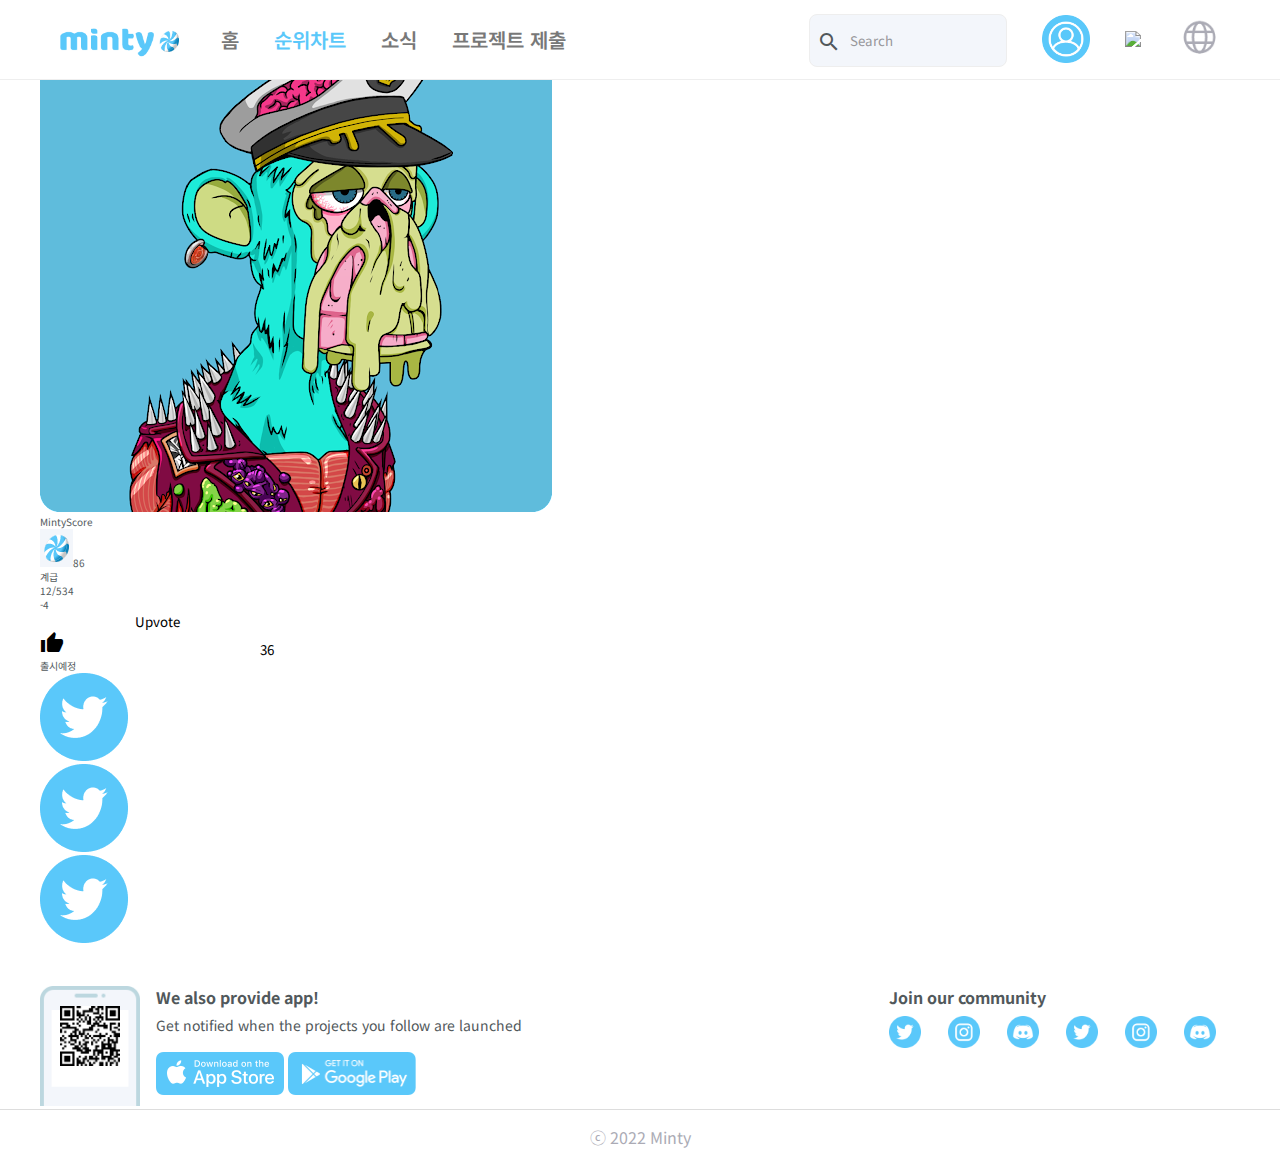
==== detail.html @ 143ecc89 "0616" ====
<!DOCTYPE html>
<html lang="ko">

<head>
    <meta charset="utf-8">
    <meta name="Referrer" content="origin">
    <meta name="referrer" contents="always">
    <meta name="viewport"
        content="width=device-width,initial-scale=1.0,minimum-scale=1.0,maximum-scale=1.0,user-scalable=no">
    <meta name="robots" content="index,nofollow">
    <title>Minty</title>
    <link rel="stylesheet" type="text/css" href="./css/default.css">
    <link rel="stylesheet" type="text/css" href="./css/layout.css">
    <link rel="stylesheet" type="text/css" href="./css/style.css">
    <link rel="stylesheet" type="text/css" href="./css/media.css">

    <!--Google font : Noto Sans KR -->
    <link rel="preconnect" href="https://fonts.googleapis.com">
    <link rel="preconnect" href="https://fonts.gstatic.com" crossorigin>
    <link href="https://fonts.googleapis.com/css2?family=Noto+Sans+KR:wght@400;500;700;900&display=swap"
        rel="stylesheet">


    <!--Google Material Icons-->
    <link href="https://fonts.googleapis.com/css?family=Material+Icons|Material+Icons+Outlined" rel="stylesheet">
    <link rel="stylesheet" href="https://fonts.googleapis.com/css2?family=Material+Symbols+Rounded" />

</head>

<body>


    <div id="m-open-menu">
        <div class="menu-container">
            <div class="btn-area">
                <button type="button" class="close-btn">
                    <span class="material-icons">
                        close
                    </span>
                </button>

            </div>
            <div class="menu-list">
                <ul>
                    <li>
                        <a href="javascript:void(0)">홈</a>

                    </li>
                    <li class="active">
                        <a href="javascript:void(0)">순위차트</a>

                    </li>
                    <li>
                        <a href="javascript:void(0)">소식</a>

                    </li>
                    <li>
                        <a href="javascript:void(0)">프로젝트 제출</a>

                    </li>
                </ul>
            </div> <!-- end menu-list -->

            <div class="setting-area ">
                <a href="javascript:void(0)"><img src="./images/setting.png" width="40px"> Setting</a>
            </div> <!-- end cs-area -->
        </div> <!-- end menu-container -->
    </div><!-- end m-open-menu-->

    <section id="m-header">
        <a href="./index.html" class="logo"><img src="./images/logo.png" width="100px"></a>
        <ul>
            <li>
                <a href="javascript:void(0);" class="search-icon"><span class="material-icons">search</span></a>
            </li>
            <li>
                <a href="javascript:void(0);"><span class="material-icons menu-open ">
                        menu
                    </span></a>
            </li>
        </ul>
        <div class="search-area">
            <div class="inp-box">
                <span class="material-icons">search</span>
                <input type="text" placeholder="Search">
            </div>
        </div>
    </section>

    <header id="main-header">
        <div class="main-mu-wrap">
            <div class="container">
                <div class="mu-wrap">
                    <nav class="left-mu">
                        <ul>
                            <li>
                                <a href="javascript:void(0);" class="logo"><img src="./images/logo.png"
                                        width="130px"></a>
                            </li>
                            <li>
                                <a href="javascript:void(0)">홈</a>

                            </li>
                            <li class="active">
                                <a href="javascript:void(0)">순위차트</a>

                            </li>
                            <li>
                                <a href="javascript:void(0)">소식</a>

                            </li>
                            <li>
                                <a href="javascript:void(0)">프로젝트 제출</a>

                            </li>
                        </ul>
                    </nav>
                    <nav class="right-mu">
                        <ul>
                            <li>
                                <div class="search-box">
                                    <span class="material-icons">search</span>
                                    <input type="text" placeholder="Search">
                                </div>

                            </li>
                            <li>
                                <a href="javascript:void(0)" class="pop-open"><img src="./images/unauth-avatar.png"
                                        width="48px"></a>

                            </li>
                            <li>
                                <a href="javascript:void(0)"><img src="./images/setting.png" width="40px"></a>

                            </li>
                            <li>
                                <a href="javascript:void(0)" class="lang-icon">
                                    <img src="./images/language.PNG" width="48px">
                                    <ul class="lang-list" id="lang-list">
                                        <li>EN</li>
                                        <li>繁中</li>
                                        <li>简中</li>
                                        <li>日本語</li>
                                        <li class="active">한국어</li>
                                    </ul>
                                </a>
                                
                            </li>
                        </ul>
                    </nav>
                    <!--main-mu-->
                </div>
                <!--mu-wrap-->
            </div>
            <!--container-->
            <div class="sub-bg">
            </div>
        </div>
    </header> <!-- end main-header -->




    <div id="detail">
        <div class="container">
            <section class="item-info">
                <div class="info__image">
                    <div class="image--text">
                        <img src="./images/thum1.png">
                    </div>
                    <div class="image--text">
                        <ul>
                            <li class="score-01">
                                <h4>MintyScore</h4>
                                <img src="./images/small_logo_icon.png">86
                            </li>
                            <li class="score-02">
                                <h4>계급</h4>
                                <p class="score-text"><spna>12</spna>/534</p>
                                <p>-4</p>
                            </li>
                        </ul>
                        <button class="upvote-btn">
                            <p>Upvote</p>
                            <p>
                                <span class="material-icons">
                                    thumb_up_off_alt
                                </span>
                                36
                            </p>   
                        </button>
                    </div>
                </div>
                <div class="info__text">
                    <div class="sns-area">
                        <div class="left">출시예정</div>
                        <div class="right">
                            <ul>
                                <li><img src="./images/twitter_icon.png"></li>
                                <li><img src="./images/twitter_icon.png"></li>
                                <li><img src="./images/twitter_icon.png"></li>
                            </ul>
                        </div>
                    </div>
                </div>
            </section>
        </div>
    </div><!-- end detail-->

    <footer>
        <div class="cont">
            <div class="appstore-area">
                <div class="mobile">
                    <img src="./images/mobile (1).png" width="100px">
                    <img src="./images/qrcode.png" class="qrcode" width="60px">
                </div>
                <div class="txt">
                    <h1>We also provide app!</h1>
                    <p>Get notified when the projects you follow are launched</p>
                    <div class="btn-area">
                        <button><img src="./images/app-store.png" width="128px"></button>
                        <button><img src="./images/google-play.png" width="128px"></button>
                    </div>
                </div>
            </div>
            <div class="sns-area">
                <h1>Join our community</h1>
                <ul>
                    <li>
                        <a href="#"><img src="./images/twitter_icon.png" /></a>
                    </li>
                    <li>
                        <a href="#"><img src="./images/instagram_icon.png" /></a>
                    </li>
                    <li>
                        <a href="#"><img src="./images/discord_icon.png" /></a>
                    </li>
                    <li>
                        <a href="#"><img src="./images/twitter_icon.png" /></a>
                    </li>
                    <li>
                        <a href="#"><img src="./images/instagram_icon.png" /></a>
                    </li>
                    <li>
                        <a href="#"><img src="./images/discord_icon.png" /></a>
                    </li>
                </ul>
            </div>
        </div>
        <div class="copy">
            ⓒ 2022 Minty
        </div>
    </footer>

    <button type="button" id="pageTop">
    </button>

</body>

<script>
    //메인헤더 언어선택
    const langIcon = document.querySelector('#main-header .lang-icon') 
    const langList = document.querySelector('#lang-list') 
    
    langIcon.addEventListener('click', function () {
        console.log(langList)
        langList.classList.toggle('show');
    })

    // 모바일 메뉴 오픈
    const menuOpen = document.querySelector('.menu-open');
    const menuBg = document.querySelector('#m-open-menu');
    const menuClose = document.querySelector('.menu-container .close-btn');

    menuOpen.addEventListener('click', function () {
        menuBg.classList.add('show');
    })
    menuClose.addEventListener('click', function () {
        menuBg.classList.remove('show');
    })

    //popup
    const popOpen = document.querySelector('.pop-open');
    const popupModal = document.querySelector('#popup-modal');
    const popClose = document.querySelector('#popup-modal .close-btn');

    popOpen.addEventListener('click', function () {
        popupModal.classList.add('show');
    })
    popClose.addEventListener('click', function () {
        popupModal.classList.remove('show');
    })

    //모바일헤더 검색
    const mSearchOpen = document.querySelector('#m-header .search-icon')
    const mSearchArea = document.querySelector('#m-header .search-area');

    mSearchOpen.addEventListener('click', function () {
        mSearchArea.classList.toggle('active');
    })

    //탑 버튼
    const topBtn = document.querySelector('#pageTop')

    window.addEventListener('scroll', function(){
        if(this.scrollY > 200){
            topBtn.classList.add('on');
        }else{
            topBtn.classList.remove('on');
        }
    })

    topBtn.addEventListener('click', function(e){
        e.preventDefault();
        window.scrollTo({top:0, behavior:'smooth'})
    })    
</script>

</html>
---- css/default.css ----
/* default.css */

* {
    margin: 0;
    padding: 0;
    box-sizing: border-box;
    font-family: 'Noto Sans KR', sans-serif;
    font-weight: 400;
    font-style: normal;
    outline: none;
}



html, body {
    margin: 0;
    padding: 0;
    font-size: 10px !important;
    line-height: 1.4;
    color: #51585b;
    width: 100vw;
    overflow-x: hidden;
}

ul {
    list-style-type: none;
}

a {
    text-decoration: none;
    cursor: pointer;
    color: #51585b;
}


table {
    border-collapse: collapse;
    width: 100%;
    margin: 0 auto;
}

textarea {
    width: 100%;
}

button{
    border:0;
    background-color: transparent;
}
input[type=text],
input[type=password],
input[type=date],
input[type=number],
select {
    /*ios대응*/
    appearance: none;
    -webkit-appearance: none;
    -webkit-border-radius : 0;
    padding:12px 16px;
    padding-right: 40px;
    border-radius: 8px;
    border:1px solid #EEE;   
    background-color: #EDF2F7;
}
input:read-only, textarea:read-only {
    background-color: #F6F6FA;
  }
input::placeholder {
    color: #98989C;
}
input:focus{
    border-color:#111111;
    box-shadow: 4px 8px 20px rgba(0, 0, 0, 0.08);
}
textarea{
    padding:12px 16px;
    border-radius: 4px;
    border:1px solid #DEDEE3;
}
textarea:focus{
    border-color:#111111;
    box-shadow: 4px 8px 20px rgba(0, 0, 0, 0.08);
}
select {
    /*ios대응*/
    -webkit-appearance: none;
    -moz-appearance: none;
    appearance: none;
    background: url("../images/arrow_down.svg") no-repeat 96% 50%;
    /* width: 8px; height: 4px; */
}
select::-ms-expand {
    display: none;
}

.f-wrap{
    display: flex;
}


/*BUTTON*/
.btn {
    border:0;
    border-radius: 24px;
    background-color: #111111;
    color: #fff;
    font-size: 16px;
    font-weight: 700;
    text-align: center;
    cursor: pointer;
    box-sizing: border-box;
    padding:12px 16px;
  }
.btn.btn--second {
    background-color: #fff;
    border:1px solid #111111;
    color:#111111;
}
.btn.btn--cancel {
    background-color: #A7A7AC;
}
.btn.btn--disabled {
    background-color: #DEDEE3;
}
.btn.btn--second--disabled{
    border:1px solid #DEDEE3;
    color:#DEDEE3;
}
.btn.sm{
    padding:6px 32px;
}
.btn-sm{
    background-color: #111111;
    border-radius: 4px;
    color:#fff;
    padding:12px 16px;
    font-size: 14px;
    border:0;
}
.btn-sm.btnsm--second{
    background-color: #fff;
    border:1px solid #111111;
    color:#111111;
}

/* Scroll */
.scroll-area{
    overflow-y: scroll;
}
.scroll-area::-webkit-scrollbar {
    width: 12px;
}
.scroll-area::-webkit-scrollbar-thumb {
    background-color: #A7A7AC;
    border-radius: 12px;
    background-clip: padding-box;
    border: 2px solid transparent;
}
.scroll-area::-webkit-scrollbar-track {
    border-radius: 12px;
}

/* table */
table{
    border-top:1px solid #111111;
}
table thead{
    border-bottom: 1px solid #DEDEE3;
    font-size: 16px;
}
table tr th{
    padding:12px 4px;
    font-weight: 500;
    background-color: #FBFBFB;
}
table tbody tr{
    border-bottom: 1px solid #EBEBEF;
    font-size: 16px ;
    
}
table tbody tr td{
    padding:16px 4px;
}


/*modal*/
.modal{
    display: none; /* Hidden by default */
    position: fixed; /* Stay in place */
    z-index: 1072; /* Sit on top */
    left: 0;
    top: 0;
    width: 100%; /* Full width */
    height: 100%; /* Full height */
    /*overflow:hidden;  Enable scroll if needed */
    background-color: rgb(0,0,0); /* Fallback color */
    background-color: rgba(0,0,0,0.4); /* Black w/ opacity */
    overflow-x: hidden;
    overflow-y: hidden;
}
.modal-ct{
    border-radius: 12px;
    background-color: #fff;
    margin: 15% auto;
}

html.scroll-hidden{
    overflow-y:hidden;
}


#pageTop {
    overflow: hidden;
    position: fixed;
    z-index: 2;
    right: 31px;
    bottom: 24px;
    width: 48px;
    height: 48px;
    border-radius: 48px;
    text-align: center;
    line-height: 48px;
    transition: .5s;
    background-color:#5ac8fa;
    display: none;
}
#pageTop.on{
    display: block;
}
#pageTop::before{
    font-family: 'Material Icons';
    content:"\f1e0";
    font-size: 2.4rem;
    color:#fff;
}
---- css/layout.css ----
#main-header{
    background-color: #fff;
    width: 100%;
    height: 72px;
}
.container{
    padding: 0 40px;
    margin: 0 auto;
}
#chart-content{
    margin-top:80px;
}
footer{
    margin-top:4rem;
}
---- css/style.css ----
/* style.css */


/*main index */
#m-open-menu,
#m-header{
    display: none;
}
#main-header {
    border-bottom: 1px solid #eee;
    z-index: 99;
    position: fixed;
    top:0;
    height: 80px;
}
#main-header .main-mu-wrap{
    position: relative;
}
#main-header .container{
    position: relative;
}
#main-header.fixed{
    position: fixed;
    top:0; left:0;
}
#main-header .logo{
    display: inline-block;
}
#main-header .logo img{
    vertical-align: middle;
}
#main-header .mu-wrap{
    display: flex;
    height: 80px;
    justify-content: space-between;
    align-items: center;
}
#main-header .left-mu,
#main-header .right-mu{
    display: inline-block;
}
#main-header .right-mu .lang-icon{
    position: relative;
}
#main-header .right-mu .lang-icon .lang-list{
    display: none;
    position: absolute;
    top:100%;
    right:0;
    outline: 2px solid transparent;
    outline-offset: 2px;
    background: #EAF0F2;
    box-shadow: 0 1px 3px 0 rgba(0, 0, 0, 0.1),0 1px 2px 0 rgba(0, 0, 0, 0.06);
}
#main-header .right-mu .lang-icon .lang-list.show{
    display: block;
}
#main-header .right-mu .lang-icon .lang-list li{
    padding:8px;
    text-align: center;
    color: #B6B6B8;
    width: 160px;
    border-radius: 8px;
    font-size: 1.6rem;
    font-weight: bold;
}
#main-header .right-mu .lang-icon .lang-list li.active{
    background-color: #5ac8fa;
    color:#fff;
}
#main-header .left-mu ul li,
#main-header .right-mu ul li{
    vertical-align: middle;
    display:inline-block;
    position: relative;
    box-sizing: border-box;
}
#main-header .left-mu  ul li a {
    color: #787878;
    width:100%;
    display: block;
    font-weight: 600;
    font-size: 20px;
    padding: 8px 16px;
    text-align: right;
}
#main-header .left-mu ul li.active a{
    color: #5ac8fa;
}
#main-header .right-mu ul li{
    padding: 0px 16px;
}
#main-header .right-mu ul li .search-box{
    position: relative;
}
#main-header .right-mu ul li .search-box .material-icons{
    position: absolute;
    top:16px; left:8px;
}
#main-header .right-mu ul li .search-box input{
    background-color: #f3f6fb;
    border-color: #eee;
    border-radius: 8px;
    padding: 16px 16px 16px 40px;
}
#main-header .main-mu > ul  li:hover > a{
    font-weight: 700;
}
#main-header .main-mu > ul > li.active > a{
    font-weight: 700;
}
#main-header .top-mu .container{
    height: 38px;
    display: flex;
    justify-content: flex-end;
    align-items: center;
}
#main-header .top-mu a{
    font-size: 1.4rem;
    color:#EBEBEF;
    margin-right:2rem;
    line-height: 30px;
}
#main-header .top-mu .material-icons,
#main-header .top-mu .material-icons-outlined{
    color: #A7A7AC;
    font-size: 20px;
    vertical-align: middle;
    margin-right:4px;
}

/*chart-content*/
#chart-content .flex-wrap{
    display: flex;
}
#chart-content .flex-wrap .left-cont{
    width: 100%;
}
#chart-content .flex-wrap .left-cont .tab{
    margin-top:16px;
    border-bottom: 6px solid #ddd;
}
#chart-content .flex-wrap .left-cont .tab li{
    font-size: 2rem;
    padding:16px 0;
    margin-right:2rem;
    display: inline-block;
    position: relative;
    color:#739198;
}
#chart-content .flex-wrap .left-cont .tab li a{
    font-weight: 400;
    color:#739198;
}
#chart-content .flex-wrap .left-cont .tab li.active a{
    font-weight: 600;
    color:#000;
}
#chart-content .flex-wrap .left-cont .tab li.active a::after{
    background-color:#5ac8fa;
    content: "";
    width: 100%;
    height: 6px;
    display: block;
    position: absolute;
    bottom:-6px;left: 0;;
}
#chart-content .flex-wrap .left-cont .chips{
    margin-top: 16px;
    display: flex;
    flex:auto;
    flex-direction: row;
    overflow-x: auto;
    max-width: 100%;
}
#chart-content .flex-wrap .left-cont .chips button{
    padding:8px 16px;
    border-radius: 8px;
    font-size: 16px;
    background-color: #f3f6fb;
    color:#5ac8fa;
    font-weight: bold;
    margin-right: 16px;
    white-space: nowrap;
}
#chart-content .flex-wrap .left-cont .chips button.active{
    background-color: #5ac8fa;
    color:#f3f6fb;
}
#chart-content .flex-wrap .left-cont .search-area{
    display: flex;
    margin-top: 16px;
}
#chart-content .flex-wrap .left-cont .search-area .inp-box{
    margin-right: 16px;
}
#chart-content .flex-wrap .left-cont .search-area .search-box{
    position: relative;
}
#chart-content .flex-wrap .left-cont .search-area .search-box .material-icons{
    bottom:12px; left:12px;
    position: absolute;
}
#chart-content .flex-wrap .left-cont .search-area .search-box input{
    padding-left: 40px;
}
#chart-content .flex-wrap .left-cont .search-area .inp-box h1{
    color:#000;
    font-weight: bold;
    padding-bottom: 4px;
}
#chart-content .flex-wrap .left-cont .project-num{
    font-size: 16px;
    padding: 16px 0;
}
#chart-content .flex-wrap .left-cont .item-list{
    display: grid;
    grid-template-columns: repeat(5, 1fr);
    row-gap: 24px;
    column-gap: 24px;
}
#chart-content .flex-wrap .left-cont .item-list .item{
    border-radius: 8px;
    overflow: hidden;
    border:1px solid #ddd;
}
#chart-content .flex-wrap .left-cont .item-list .item .item__01 img{
    width: 100%;
}
#chart-content .flex-wrap .left-cont .item-list .item .item__02{
    display: flex;
    justify-content: space-between;
    font-size: 1.6rem;
    color:#000;
    text-align: center;
    background-color: rgb(243, 246, 251);
    align-items: center;
}
#chart-content .flex-wrap .left-cont .item-list .item .item__02 img{
    width: 24px; vertical-align: middle;
}
#chart-content .flex-wrap .left-cont .item-list .item .item__02 .left,
#chart-content .flex-wrap .left-cont .item-list .item .item__02 .right{
    flex:1;
    padding:8px;
    font-weight: bold;
}
#chart-content .flex-wrap .left-cont .item-list .item .item__02 .divide{
    width: 1px;
    height: 20px;
    background-color: #E2E8F0;
}
#chart-content .flex-wrap .left-cont .item-list .item .item__03{
    padding:8px;
    font-size: 1.4rem;
    border-bottom: 1px solid #E2E8F0;
}
#chart-content .flex-wrap .left-cont .item-list .item .item__03 .name{
    font-size: 1.6rem;
    color: #000;
    font-weight: bold;
    padding-bottom: 8px;
}
#chart-content .flex-wrap .left-cont .item-list .item .item__03 p{
    font-size: 1.4rem;
    color:#555;
}
#chart-content .flex-wrap .left-cont .item-list .item .item__03 p span{
    color:#000;
    padding-right:8px;
}
#chart-content .flex-wrap .left-cont .item-list .item .item__04{
    display: flex;
    justify-content: space-between;
    align-items: center;
} 
#chart-content .flex-wrap .left-cont .item-list .item .item__04 .divide{
    width: 1px;
    height: 40px;
    background-color: #E2E8F0;
}
#chart-content .flex-wrap .left-cont .item-list .item .item__04 .notification-box,
#chart-content .flex-wrap .left-cont .item-list .item .item__04 .like-box{
    flex:1;
    text-align: center;
    padding:8px;
    font-size: 1.4rem;
}
#chart-content .flex-wrap .left-cont .item-list .item .item__04 span{
    vertical-align: middle;
}
#chart-content .flex-wrap .left-cont .item-list .item .item__04 p{
    font-weight: bold;
}
#chart-content .flex-wrap .right-cont{
    width: 260px;
    margin-top:16px;
    margin-left: 16px;
}
#chart-content .flex-wrap .right-cont .qr-box{
    margin-top:16px;
    border:1px solid #ddd;
    border-radius: 8px;
    padding:16px;
    text-align: center;
}
#chart-content .flex-wrap .right-cont .qr-box h1{
    padding-bottom: 16px;
    font-weight: bold;
}

/*footer*/
footer .cont{
    padding-top:20px;
    border-bottom: #ddd 1px solid;
    display: flex;
    justify-content: space-between;
    padding: 0 40px;
}
footer .cont h1{
    color:#51585b;
    font-weight: bold;
    font-size: 1.6rem;
    padding-bottom: 8px;
}
footer .cont .appstore-area{
    display: flex;
}
footer .cont .appstore-area .mobile{
    position: relative;
}
footer .cont .appstore-area .mobile .qrcode{
    position: absolute;
    top:20px; left:20px;
}
footer .cont .appstore-area .txt{
    padding-left: 16px;
}
footer .cont .appstore-area .txt{
    color:#51585b;
    font-size: 1.4rem;
}
footer .cont .appstore-area .btn-area{
    margin-top: 16px;
}
footer .cont .sns-area ul li{
    display: inline-block;
    padding-right: 24px;
}
footer .cont .sns-area ul li img{
    width: 32px;
}
footer .copy{
    padding:16px;
    text-align: center;
    font-size: 1.6rem;
    color:#ababb5
}

/*popup*/
#popup-modal{
    display: none;
}
#popup-modal.show{
    display: block;
}
#popup-modal .modal-ct{  
    width: 400px;
    max-width: 80vw;
    margin: 10vh auto;
    background-color: #5ac8fa;
    padding:16px;
}
#popup-modal .modal-ct .contents{
    min-height: 20vh;
    color:#fff;
    font-size: 1.6rem;
}
#popup-modal .modal-ct .contents button{
    background-color: #fff;
    padding:12px 16px;
    width: 100%;
    text-align: center;
    border-radius: 8px;
}
#popup-modal .modal-ct .head{
    text-align: right;
    padding:.8rem;
}
#popup-modal .modal-ct .close-btn{
    display: inline-block;
    text-align: center;
    border-radius: 4px;
    border:0;
    padding:.4rem;
    cursor: pointer;
}
#popup-modal .modal-ct .close-btn .material-icons{
    font-size:2.4rem;
    vertical-align: middle;
    color:#fff;
}

/*detail*/
%detail
---- css/media.css ----
/* media.css */

@media only screen and (min-device-width:320px) {
    html {
        font-size: 62.5%;
    }
}

@media only screen and (min-device-width:360px) {
    html {
        font-size: 70.3125%;
    }
}

@media only screen and (min-device-width:375px) {
    html {
        font-size: 73.2421%;
    }
}

@media only screen and (min-device-width:412px) {
    html {
        font-size: 80.4688%;
    }
}

@media only screen and (min-device-width:414px) {
    html {
        font-size: 80.8594%;
    }
}

@media only screen and (min-device-width:640px) {
    html {
        font-size: 125%;
    }
}

@media only screen and (min-device-width:768px) {
    html {
        font-size: 152%;
    }
}

@media only screen and (min-device-width:800px) {
    html {
        font-size: 155%;
    }
}

@media only screen and (min-device-width:960px) {
    html {
        font-size: 188%;
    }
}

@media only screen and (min-device-width:1024px) {
    html {
        font-size: 198%;
    }
}

@media only screen and (min-device-width:1199px) {
    html {
        font-size: 220%;
    }
}
@media only screen and (max-width:1440px) {
   
}
@media only screen and (max-width:1199px) {
    input {
        -webkit-border-radius: 0;
        -webkit-appearance: none;
    }
    input[type="checkbox"] {
        background-color: #fff;
        -webkit-appearance: checkbox;
    }
    input[type="radio"] {
        background-color: #fff;
        -webkit-appearance: radio;
    }
    
   
    .quick_menu{display: block;}
    
    .container {
        width: 100%;
        padding:0 16px;
    }

    /* header */
    #main-header {
        display: none;
    }
    #m-open-menu{
        position: fixed;
        z-index: 999;
        width: 100%;
        height: 100%;
        top:0;
        bottom:0;
        left:0;
        right:0;
        background-color: #00000080;
        overflow: hidden;
        -webkit-box-pack: center;
        justify-content: center;
    }
    #m-open-menu.show{
        display: flex;;
    }
    #m-header {
        z-index: 2;
        top: 0;
        padding: 16px;
        display: flex;
        justify-content: space-between;
        width: 100%;
        background: #fff;
        border-bottom: 1px solid #eee;
        position: fixed;
    }
    #m-header .material-icons{
        color:#739198;
        font-size:32px;
        vertical-align: middle;
    }
    #m-header ul li{
        display: inline-block;
        padding-left:16px;
    }
    #m-header ul li a .material-icons-outlined{
        vertical-align: middle;
        color:#A7A7AC;
    }
    #m-header .menu-open{
        vertical-align: middle;
    }
    #m-header .search-area{
        display: none;
        width: 100%;
        position: absolute;
        top:100%;
        left: 0;
        background-color: #fff;
        padding:12px 16px;
        border-top:1px solid #ddd;
        box-shadow: 0 10px 15px -3px rgba(0, 0, 0, 0.1),0 4px 6px -2px rgba(0, 0, 0, 0.05);;
    }
    #m-header .search-area.active{
        display: block;
    }
    #m-header .search-area .inp-box{
        position: relative;
    }
    #m-header .search-area .inp-box .material-icons{
        position: absolute;
        top:8px;
        left:12px;
    }
    #m-header .search-area .inp-box input{
        width: 100%;
        padding-left: 48px;
    }
    #m-open-menu .menu-container {
        position: absolute;
        z-index: 999;
        top: 0;
        left: 30%;
        right: 0;
        bottom: 0;
        background: #fff;
        width:80%;
        overflow-x: hidden;
        overflow-y: auto;
        transform: translateX(100%);
        box-shadow: 1px 1px 8px rgb(0 0 0 / 16%), 2px 2px 20px rgb(0 0 0 / 20%);
        transition: transform .3s linear;
        padding:12px 16px;
        
    }
    #m-open-menu .btn-area{
        display: flex;
        justify-content: flex-end;
    }
    #m-open-menu.show .menu-container {
        left:20% !important;
        transform: translateX(0%);
    }
    #m-open-menu .menu-list li{
        position: relative;
        padding:12px 0px;
    }
    #m-open-menu .menu-list li a{
        padding:0 16px;
        color:#b6b6b8;
        font-weight: 700;
        font-size: 1.8rem;
    }
    #m-open-menu .menu-list li.active a{
        color:#5ac8fa;
    }
    #m-open-menu .setting-area{
        margin-top: 4vh;
        border-top: 1px solid #eee;
        font-size: 16px;
        padding-top: 8px;
    }
    #m-open-menu .setting-area img{
        vertical-align: middle;
    }

    /* chart-content */
    #chart-content .flex-wrap .right-cont{
        display: none;
    }
    #chart-content .flex-wrap .left-cont .item-list {
        grid-template-columns: repeat(3, 1fr);
        
    }
    /*footer */
    footer .cont{
        flex-direction: column;
    }
    footer .cont .appstore-area .mobile{
        display: none;
    }
    footer .cont .appstore-area{
        text-align: center;
        flex-direction: column;
    }
    footer .cont .sns-area{
        margin-top: 16px;
        text-align: center;
        margin-bottom: 8px;
    }
    /*main*/
    #chart-content .flex-wrap .left-cont .tab{
        margin-top:0;
    }
   
}

@media only screen and (max-width:768px) {
        
    #chart-content .flex-wrap .left-cont .search-area{
        flex-wrap: wrap;
    }
    #chart-content .flex-wrap .left-cont .search-area .inp-box{
        margin-bottom: 8px;
    }
    #chart-content .flex-wrap .left-cont .chips button{
        font-size: 1.4rem;
    }
    #chart-content .flex-wrap .left-cont .item-list{
        grid-template-columns: repeat(1, 1fr);
    }
    #chart-content .flex-wrap .left-cont .item-list .item{
        display: flex;
        position: relative;
    }
    #chart-content .flex-wrap .left-cont .item-list .item .item__01{
        width: 120px;
        padding-bottom: 39px;
    }
    #chart-content .flex-wrap .left-cont .item-list .item .item__02,
    #chart-content .flex-wrap .left-cont .item-list .item .item__04{
        height: 40px;
        position: absolute;
        bottom:0; width: 50%;
        background-color: rgb(243, 246, 251);
    }
    #chart-content .flex-wrap .left-cont .item-list .item__04{
        right:0;
    }
    #chart-content .flex-wrap .left-cont .item-list .item__04 .txt{
        display: none;
    }
    #chart-content .flex-wrap .left-cont .item-list .item .item__04 .divide{
        height: 20px;
    }
    #chart-content .flex-wrap .left-cont .item-list .item .item__03 .name{
        padding-bottom: 16px;
    }
    #chart-content .flex-wrap .left-cont .item-list .item .item__03 p{
        padding-bottom: 8px;
    }
}
@media only screen and (max-width:376px) {

}
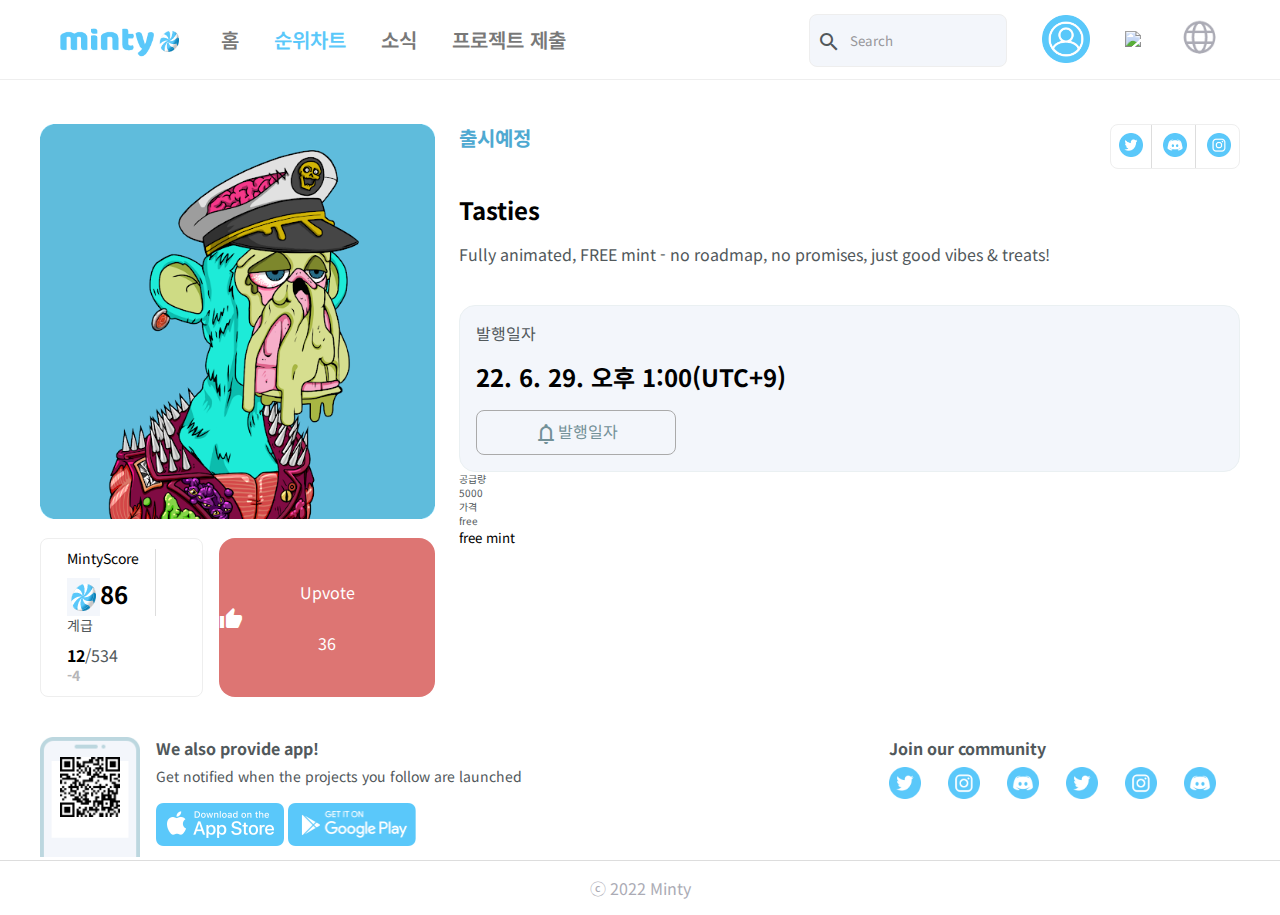
==== commit 75a913cf: "Update detail.html" ====
--- a/detail.html
+++ b/detail.html
@@ -165,7 +165,7 @@
         <div class="container">
             <section class="item-info">
                 <div class="info__image">
-                    <div class="image--text">
+                    <div class="image">
                         <img src="./images/thum1.png">
                     </div>
                     <div class="image--text">
@@ -176,8 +176,8 @@
                             </li>
                             <li class="score-02">
                                 <h4>계급</h4>
-                                <p class="score-text"><spna>12</spna>/534</p>
-                                <p>-4</p>
+                                <p class="score-text1"><span>12</span>/534</p>
+                                <p class="score-text2">-4</p>
                             </li>
                         </ul>
                         <button class="upvote-btn">
@@ -197,12 +197,33 @@
                         <div class="right">
                             <ul>
                                 <li><img src="./images/twitter_icon.png"></li>
-                                <li><img src="./images/twitter_icon.png"></li>
-                                <li><img src="./images/twitter_icon.png"></li>
+                                <li><img src="./images/discord_icon.png"></li>
+                                <li><img src="./images/instagram_icon.png"></li>
                             </ul>
                         </div>
                     </div>
-                </div>
+                    <h1 class="title">Tasties</h1>
+                    <p class="text">Fully animated, FREE mint - no roadmap, no promises, just good vibes & treats!</p>
+                    <div class="issue-area">
+                        <h4>발행일자</h4>
+                        <p>22. 6. 29. 오후 1:00(UTC+9)</p>
+                        <button><span class="material-symbols-rounded">
+                            notifications
+                        </span>발행일자</button>
+                    </div>
+                    <ul class="price">
+                        <li>
+                            <h4>공급량</h4>
+                            <p>5000</p>
+                        </li>
+                        <li>
+                            <h4>가격</h4>
+                            <p>free</p>
+                        </li>
+                    </ul>
+                    <button class="freemint-btn">free mint</button>
+                </div>
+                <!--info__text-->
             </section>
         </div>
     </div><!-- end detail-->
@@ -316,4 +337,4 @@
     })    
 </script>
 
-</html>+</html>
--- a/css/style.css
+++ b/css/style.css
@@ -402,4 +402,141 @@
 }
 
 /*detail*/
-%detail+#detail .container{
+	width:1280px;
+}
+#detail .item-info{
+	margin-top:124px;
+	display:flex;
+}
+#detail .item-info .info__image{
+	width:395px;
+	margin-right:24px;
+}
+#detail .item-info .info__image .image img{
+	width:100%;
+}
+#detail .item-info .info__image .image--text{
+	display: flex;
+    margin-top:1.6rem;
+}
+#detail .item-info .info__image .image--text ul{
+	border-radius:8px;
+	border:1px solid #eee;
+	padding:1rem;
+}
+#detail .item-info .info__image .image--text ul li{
+	display:inline-block;
+	border-right:1px solid #ddd;
+    padding:0 1.6rem;
+    vertical-align: top;
+}
+
+#detail .item-info .info__image .image--text ul li:last-child{
+	border:0;
+    flex:1;
+}
+#detail .item-info .info__image .image--text ul h4{
+	font-size:1.4rem;
+	padding-bottom:8px;
+}
+#detail .item-info .info__image .image--text ul li img{
+    vertical-align: middle;
+}
+#detail .item-info .info__image .image--text ul li.score-01{
+    font-size: 2.4rem;
+    font-weight: bolder;
+    color:#000;
+}
+#detail .item-info .info__image .image--text ul li.score-02 .score-text1{
+    font-size:1.6rem;
+}
+#detail .item-info .info__image .image--text ul li.score-02 .score-text1 span{
+    color:#000;
+    font-weight: bold;
+}
+#detail .item-info .info__image .image--text ul li.score-02 .score-text2 {
+    font-size:1.4rem;
+    color:#B6B6B8;
+    font-weight: bold;
+}
+#detail .item-info .info__image .image--text button{
+    flex:1;
+    background-color: #DD7573;
+    border-radius: 1.6rem;
+    font-size:1.6rem;
+    color:#fff;
+    margin-left:1.6rem;
+}
+#detail .item-info .info__image .image--text button .material-icons{
+    vertical-align: middle;
+}
+#detail .item-info .info__text{
+    flex:1;
+}
+#detail .item-info .info__text .sns-area{
+    display: flex;
+    padding-bottom: 2.4rem;
+    justify-content: space-between;
+}
+#detail .item-info .info__text .sns-area .left{
+    color:rgb(79, 169, 209);
+    font-size: 2rem;
+    font-weight: bold;
+}
+#detail .item-info .info__text .sns-area .right img{
+    width: 2.4rem;;
+}
+#detail .item-info .info__text .sns-area .right ul{
+    border:1px solid #eee;
+    border-radius: .8rem;
+}
+#detail .item-info .info__text .sns-area .right ul li{
+    border-right:1px solid #ddd;
+    display: inline-block;
+    padding:8px;
+}
+#detail .item-info .info__text .sns-area .right ul li:last-child{
+    border:0;
+}
+#detail .item-info .info__text .title{
+    font-size:2.4rem;
+    color:#000;
+    font-weight: bold;
+    padding-bottom: 1.6rem;
+}
+#detail .item-info .info__text .text{
+    font-size:1.6rem;
+    padding-bottom: 4rem;
+}
+#detail .item-info .info__text .issue-area{
+    background-color: rgb(243, 246, 251);    
+    border: 1px solid rgb(234, 240, 242);
+    border-radius:1.6rem;
+    display: flex;
+    flex-direction: column;
+    padding:1.6rem;
+}
+#detail .item-info .info__text .issue-area h4{
+    font-size: 1.6rem;
+    padding-bottom: 1.6rem;
+    color:#51585b;
+}
+#detail .item-info .info__text .issue-area p{
+    font-size: 2.4rem;
+    color:#000;
+    padding-bottom: 1.6rem;
+    font-weight: bolder;
+}
+#detail .item-info .info__text .issue-area button{
+    width: 200px;
+    color : rgb(115, 145, 152);
+    border:1px solid #aaa;
+    border-radius: .8rem;
+    padding-bottom: 1.6rem;
+    padding:.8rem;
+    font-size: 1.6rem;
+}
+#detail .item-info .info__text .issue-area button .material-symbols-rounded{
+    vertical-align: middle;
+}
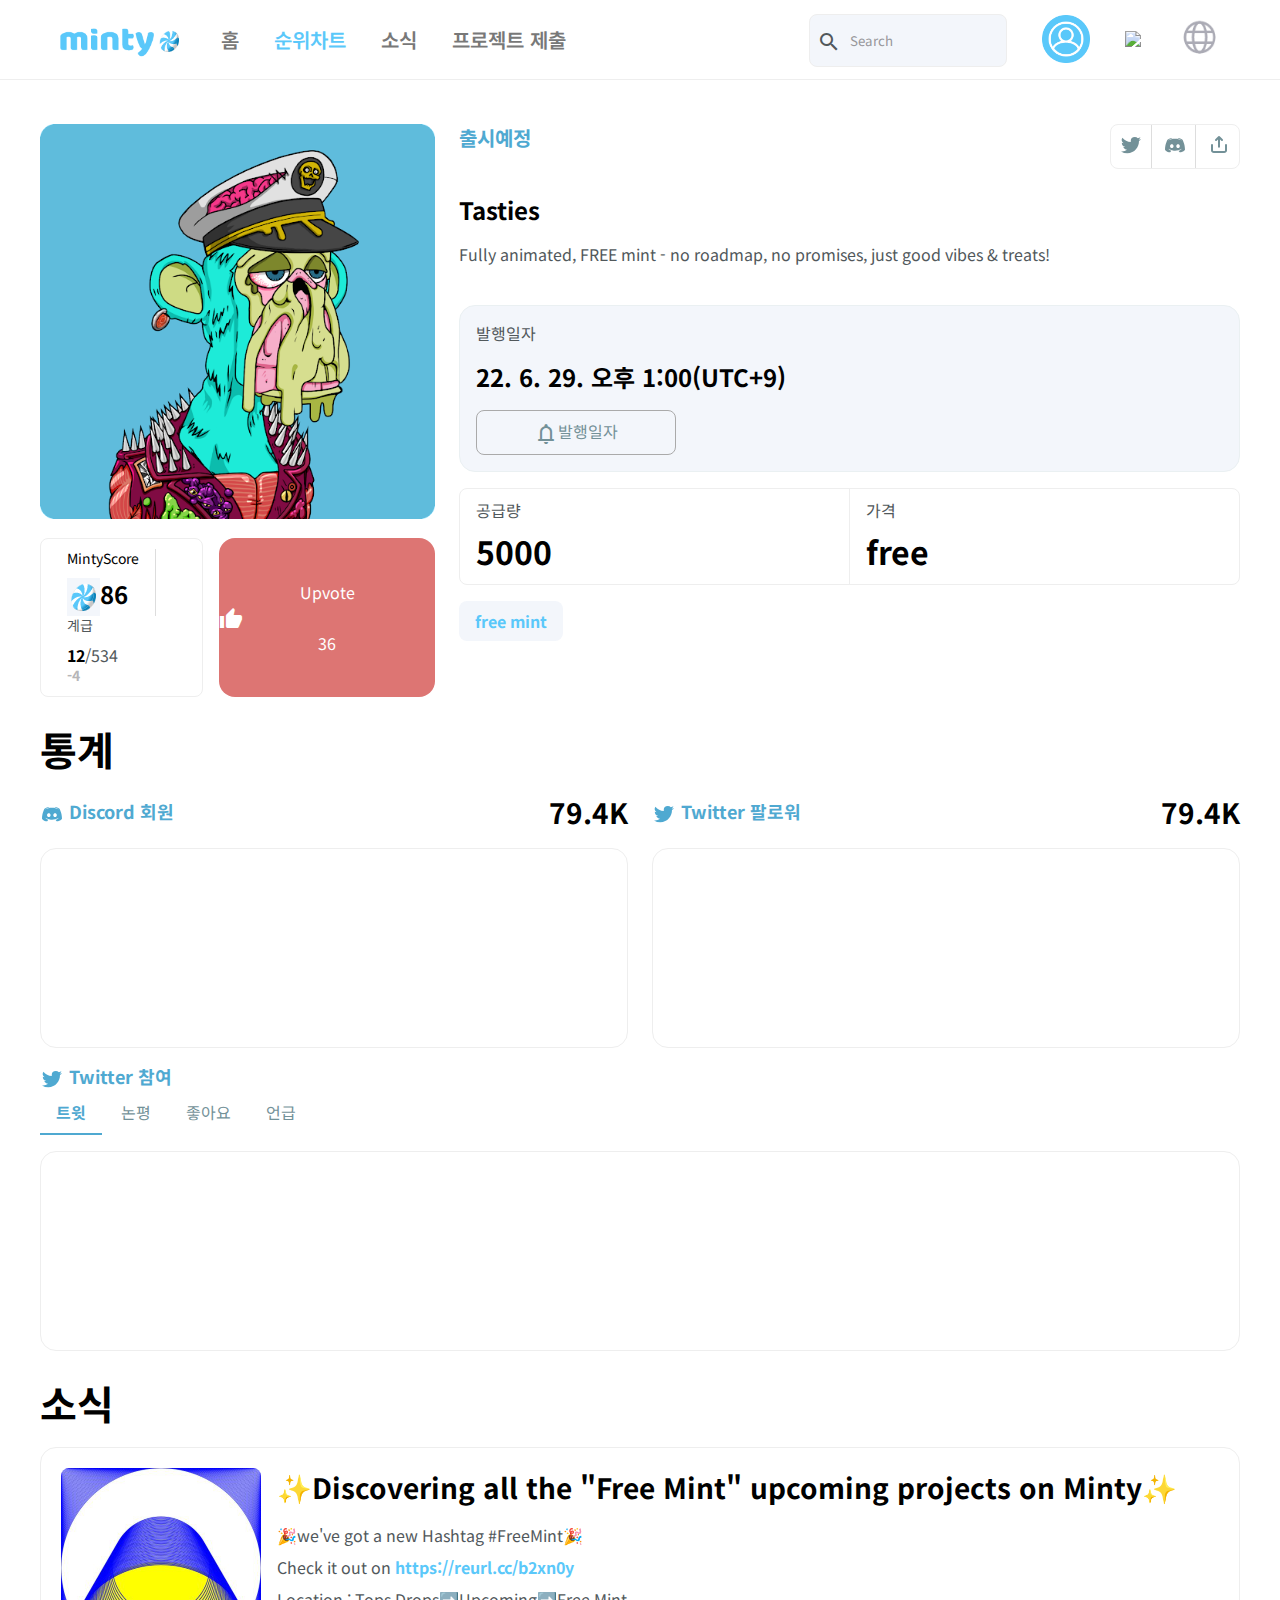
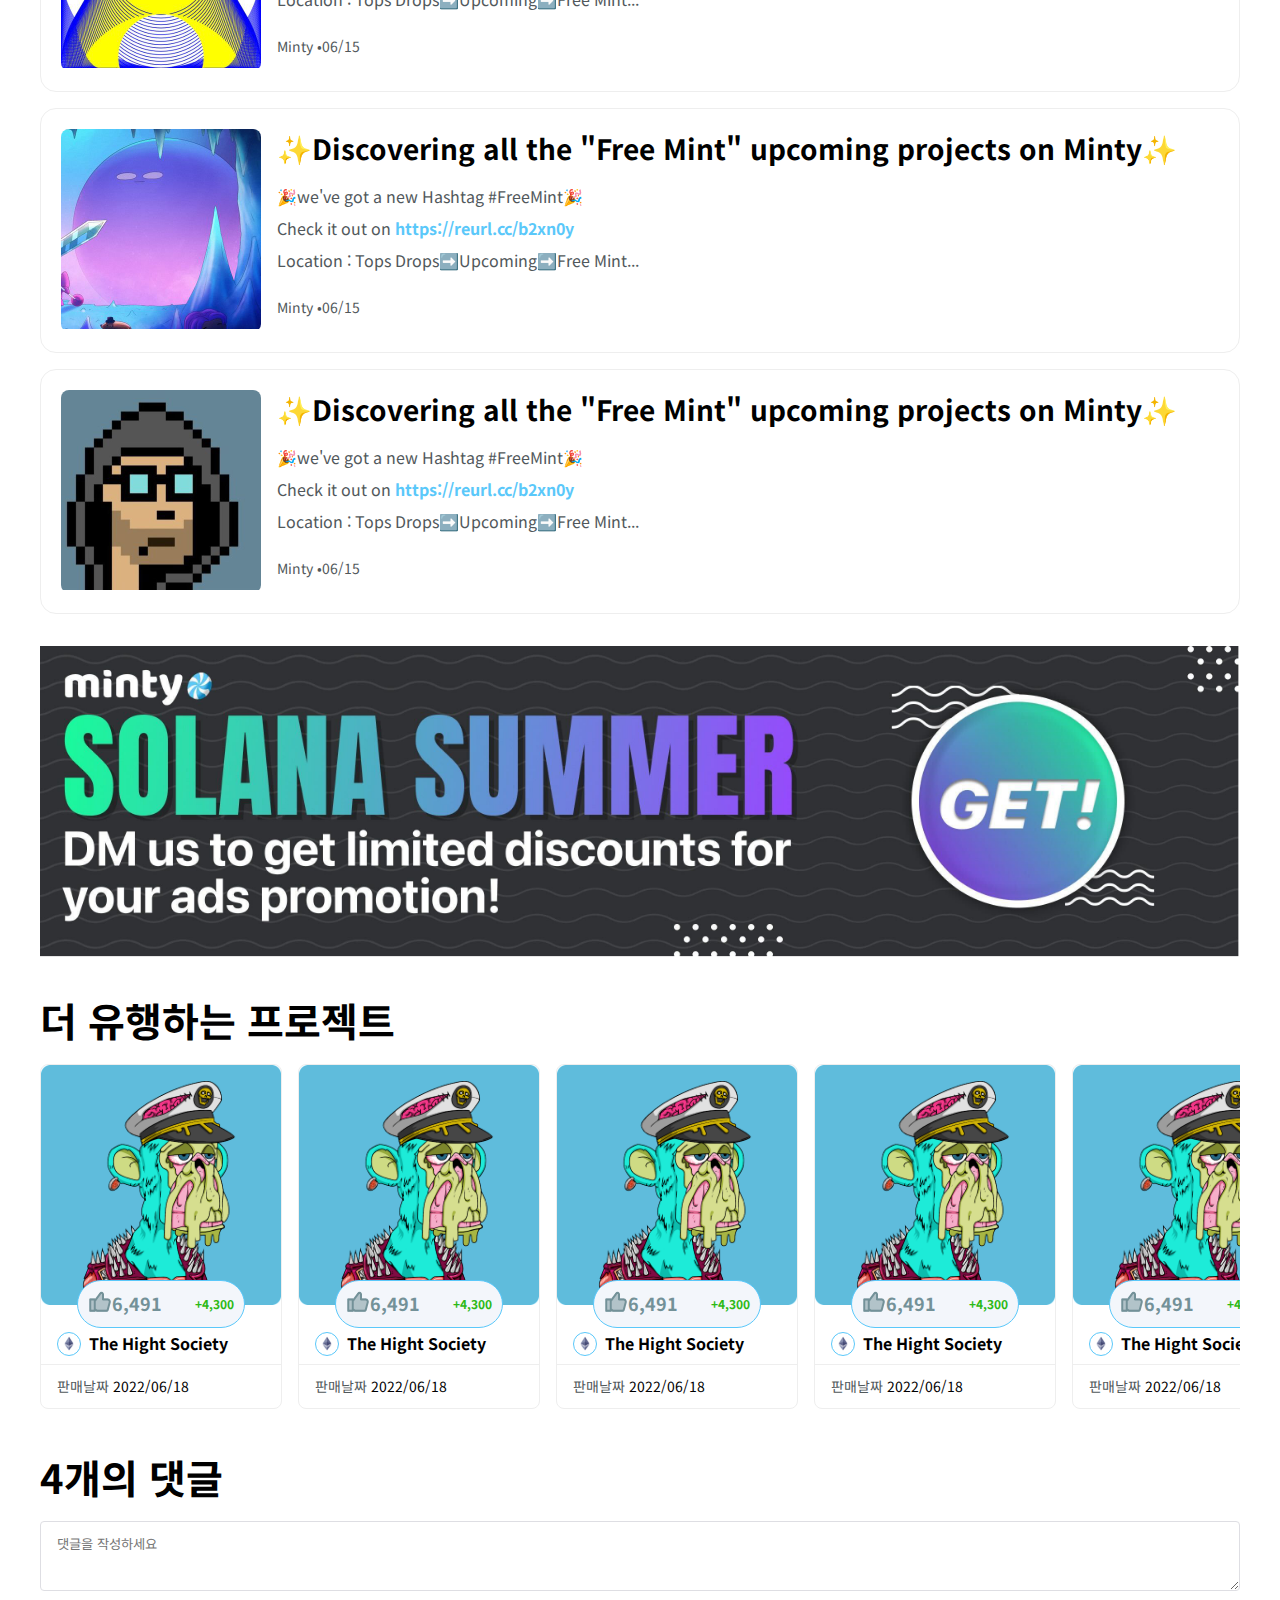
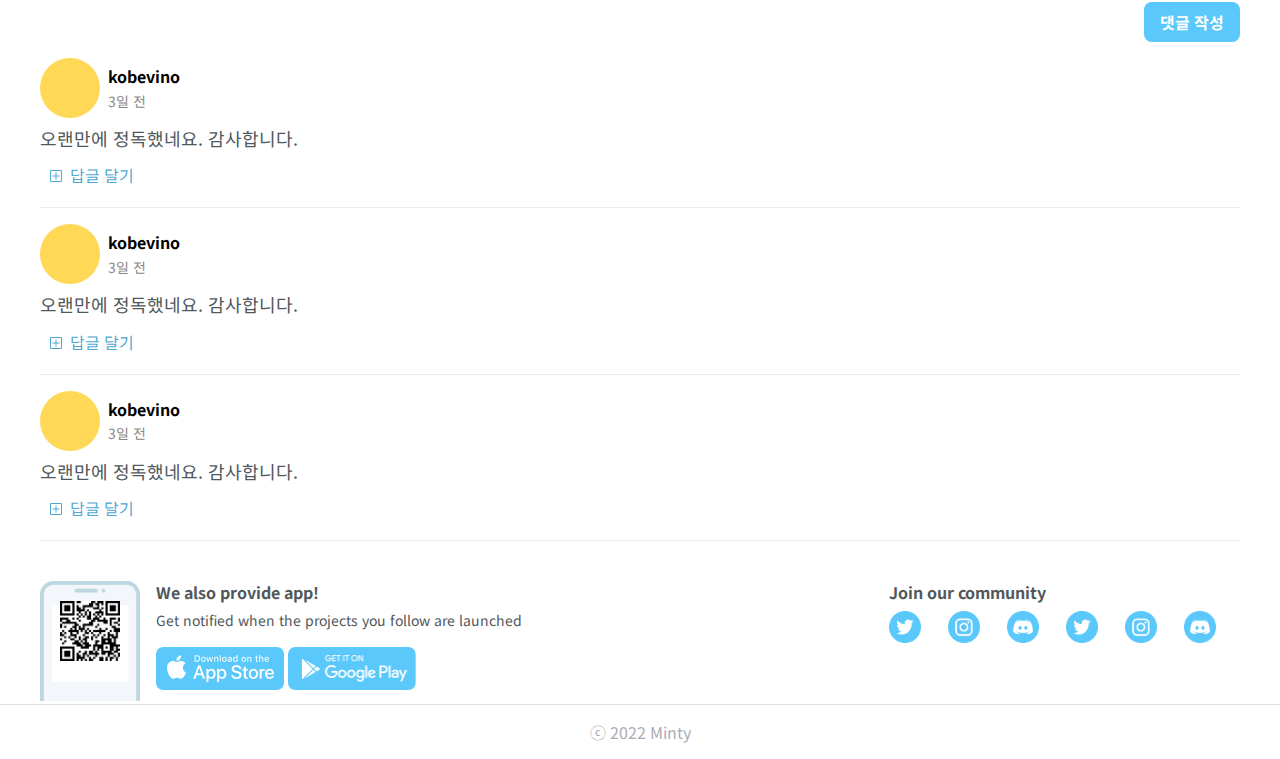
==== commit 84ba3bc6: "0617" ====
--- a/detail.html
+++ b/detail.html
@@ -144,7 +144,7 @@
                                         <li class="active">한국어</li>
                                     </ul>
                                 </a>
-                                
+
                             </li>
                         </ul>
                     </nav>
@@ -187,7 +187,7 @@
                                     thumb_up_off_alt
                                 </span>
                                 36
-                            </p>   
+                            </p>
                         </button>
                     </div>
                 </div>
@@ -196,9 +196,25 @@
                         <div class="left">출시예정</div>
                         <div class="right">
                             <ul>
-                                <li><img src="./images/twitter_icon.png"></li>
-                                <li><img src="./images/discord_icon.png"></li>
-                                <li><img src="./images/instagram_icon.png"></li>
+                                <li><svg focusable="false" class="chakra-icon css-1fmr1qf" width="24" height="24"
+                                        fill="none" xmlns="http://www.w3.org/2000/svg">
+                                        <path
+                                            d="M22 5.924a8.144 8.144 0 0 1-2.357.645A4.12 4.12 0 0 0 21.448 4.3a8.217 8.217 0 0 1-2.606.995A4.101 4.101 0 0 0 15.846 4a4.102 4.102 0 0 0-4.102 4.103c0 .321.035.635.105.935a11.651 11.651 0 0 1-8.457-4.287 4.104 4.104 0 0 0 1.27 5.479 4.091 4.091 0 0 1-1.859-.514v.052a4.106 4.106 0 0 0 3.291 4.024 4.128 4.128 0 0 1-1.852.07 4.108 4.108 0 0 0 3.832 2.85A8.23 8.23 0 0 1 2 18.412a11.623 11.623 0 0 0 6.29 1.842c7.547 0 11.675-6.252 11.675-11.675 0-.177-.006-.355-.013-.531A8.324 8.324 0 0 0 22 5.924z"
+                                            fill="#739198"></path>
+                                    </svg></li>
+                                <li><svg focusable="false" class="chakra-icon css-1fmr1qf" width="24" height="24"
+                                        fill="none" xmlns="http://www.w3.org/2000/svg">
+                                        <path
+                                            d="M19.532 6.783C17.082 4.949 14.733 5 14.733 5l-.24.275c2.914.874 4.268 2.159 4.268 2.159-4.168-2.295-9.478-2.279-13.813 0 0 0 1.405-1.354 4.49-2.228L9.267 5S6.936 4.95 4.468 6.782c0 0-2.468 4.44-2.468 9.906 0 0 1.44 2.468 5.227 2.588 0 0 .634-.754 1.148-1.405-2.176-.651-2.999-2.005-2.999-2.005 1.368.855 2.75 1.39 4.473 1.73 2.804.578 6.29-.015 8.895-1.73 0 0-.857 1.388-3.102 2.022.514.634 1.131 1.371 1.131 1.371C20.561 19.14 22 16.671 22 16.69c0-5.468-2.468-9.906-2.468-9.906zM8.804 15.095c-.96 0-1.748-.84-1.748-1.886.07-2.503 3.443-2.496 3.496 0 0 1.046-.772 1.886-1.748 1.886zm6.255 0c-.96 0-1.748-.84-1.748-1.886.077-2.498 3.408-2.5 3.496 0 0 1.046-.771 1.886-1.748 1.886z"
+                                            fill="#739198"></path>
+                                    </svg></li>
+                                <li><svg focusable="false" class="chakra-icon css-1fmr1qf" width="24" height="24"
+                                        fill="none" xmlns="http://www.w3.org/2000/svg">
+                                        <path
+                                            d="M5 12v5.6c0 .371.184.727.513.99.328.262.773.41 1.237.41h10.5c.464 0 .91-.148 1.237-.41.329-.263.513-.619.513-.99V12M15 7l-3-3-3 3M12 4v9.75"
+                                            stroke="#739198" stroke-width="2" stroke-linecap="round"
+                                            stroke-linejoin="round"></path>
+                                    </svg></li>
                             </ul>
                         </div>
                     </div>
@@ -208,8 +224,8 @@
                         <h4>발행일자</h4>
                         <p>22. 6. 29. 오후 1:00(UTC+9)</p>
                         <button><span class="material-symbols-rounded">
-                            notifications
-                        </span>발행일자</button>
+                                notifications
+                            </span>발행일자</button>
                     </div>
                     <ul class="price">
                         <li>
@@ -225,6 +241,419 @@
                 </div>
                 <!--info__text-->
             </section>
+            <section class="item-detail">
+                <h1 class="detail-title">통계</h1>
+                <div class="total-area1">
+                    <div class="total left">
+                        <div class="total-title">
+                            <h2>
+                                <svg focusable="false" class="chakra-icon css-1fmr1qf" width="24" height="24"
+                                    fill="none" xmlns="http://www.w3.org/2000/svg">
+                                    <path
+                                        d="M19.532 6.783C17.082 4.949 14.733 5 14.733 5l-.24.275c2.914.874 4.268 2.159 4.268 2.159-4.168-2.295-9.478-2.279-13.813 0 0 0 1.405-1.354 4.49-2.228L9.267 5S6.936 4.95 4.468 6.782c0 0-2.468 4.44-2.468 9.906 0 0 1.44 2.468 5.227 2.588 0 0 .634-.754 1.148-1.405-2.176-.651-2.999-2.005-2.999-2.005 1.368.855 2.75 1.39 4.473 1.73 2.804.578 6.29-.015 8.895-1.73 0 0-.857 1.388-3.102 2.022.514.634 1.131 1.371 1.131 1.371C20.561 19.14 22 16.671 22 16.69c0-5.468-2.468-9.906-2.468-9.906zM8.804 15.095c-.96 0-1.748-.84-1.748-1.886.07-2.503 3.443-2.496 3.496 0 0 1.046-.772 1.886-1.748 1.886zm6.255 0c-.96 0-1.748-.84-1.748-1.886.077-2.498 3.408-2.5 3.496 0 0 1.046-.771 1.886-1.748 1.886z"
+                                        fill="rgb(79, 169, 209)"></path>
+                                </svg>
+                                Discord 회원
+                            </h2>
+                            <p>79.4K</p>
+                        </div>
+
+                        <div class="total-box"></div>
+
+                    </div>
+                    <div class="total right">
+                        <div class="total-title">
+                            <h2>
+                                <svg focusable="false" class="chakra-icon css-1fmr1qf" width="24" height="24"
+                                    fill="none" xmlns="http://www.w3.org/2000/svg">
+                                    <path
+                                        d="M22 5.924a8.144 8.144 0 0 1-2.357.645A4.12 4.12 0 0 0 21.448 4.3a8.217 8.217 0 0 1-2.606.995A4.101 4.101 0 0 0 15.846 4a4.102 4.102 0 0 0-4.102 4.103c0 .321.035.635.105.935a11.651 11.651 0 0 1-8.457-4.287 4.104 4.104 0 0 0 1.27 5.479 4.091 4.091 0 0 1-1.859-.514v.052a4.106 4.106 0 0 0 3.291 4.024 4.128 4.128 0 0 1-1.852.07 4.108 4.108 0 0 0 3.832 2.85A8.23 8.23 0 0 1 2 18.412a11.623 11.623 0 0 0 6.29 1.842c7.547 0 11.675-6.252 11.675-11.675 0-.177-.006-.355-.013-.531A8.324 8.324 0 0 0 22 5.924z"
+                                        fill="rgb(79, 169, 209)"></path>
+                                </svg>
+                                Twitter 팔로워
+                            </h2>
+                            <p>79.4K</p>
+                        </div>
+                        <div class="total-box"></div>
+                    </div>
+                </div>
+                <div class="total-area2">
+                    <div class="total-title">
+                        <h2>
+                            <svg focusable="false" class="chakra-icon css-1fmr1qf" width="24" height="24" fill="none"
+                                xmlns="http://www.w3.org/2000/svg">
+                                <path
+                                    d="M22 5.924a8.144 8.144 0 0 1-2.357.645A4.12 4.12 0 0 0 21.448 4.3a8.217 8.217 0 0 1-2.606.995A4.101 4.101 0 0 0 15.846 4a4.102 4.102 0 0 0-4.102 4.103c0 .321.035.635.105.935a11.651 11.651 0 0 1-8.457-4.287 4.104 4.104 0 0 0 1.27 5.479 4.091 4.091 0 0 1-1.859-.514v.052a4.106 4.106 0 0 0 3.291 4.024 4.128 4.128 0 0 1-1.852.07 4.108 4.108 0 0 0 3.832 2.85A8.23 8.23 0 0 1 2 18.412a11.623 11.623 0 0 0 6.29 1.842c7.547 0 11.675-6.252 11.675-11.675 0-.177-.006-.355-.013-.531A8.324 8.324 0 0 0 22 5.924z"
+                                    fill="rgb(79, 169, 209)"></path>
+                            </svg>
+                            Twitter 참여
+                        </h2>
+                    </div>
+                    <ul>
+                        <li class="active">트윗</li>
+                        <li>논평</li>
+                        <li>좋아요</li>
+                        <li>언급</li>
+                    </ul>
+                    <div class="total-box"></div>
+                </div>
+
+                <h1 class="detail-title">소식</h1>
+                <div class="news-card">
+                    <div class="card__image">
+                        <img src="./images/thum3.png">
+                    </div>
+                    <div class="card__text">
+                        <h2 class="tit">✨Discovering all the "Free Mint" upcoming projects on Minty✨</h2>
+                        <p class="cont">🎉we've got a new Hashtag #FreeMint🎉</p>
+                        <p class="link">Check it out on <a target="_blank" rel="noopener noreferrer"
+                                href="https://reurl.cc/b2xn0y">https://reurl.cc/b2xn0y</a></p>
+                        <p class="location">Location : Tops Drops➡️Upcoming➡️Free Mint...</p>
+                        <p class="date"><span>Minty</span>
+                            <sapn>•</sapn><span>06/15</span>
+                        </p>
+                    </div>
+                </div>
+                <div class="news-card">
+                    <div class="card__image">
+                        <img src="./images/thum2.png">
+                    </div>
+                    <div class="card__text">
+                        <h2 class="tit">✨Discovering all the "Free Mint" upcoming projects on Minty✨</h2>
+                        <p class="cont">🎉we've got a new Hashtag #FreeMint🎉</p>
+                        <p class="link">Check it out on <a target="_blank" rel="noopener noreferrer"
+                                href="https://reurl.cc/b2xn0y">https://reurl.cc/b2xn0y</a></p>
+                        <p class="location">Location : Tops Drops➡️Upcoming➡️Free Mint...</p>
+                        <p class="date"><span>Minty</span>
+                            <sapn>•</sapn><span>06/15</span>
+                        </p>
+                    </div>
+                </div>
+                <div class="news-card">
+                    <div class="card__image">
+                        <img src="./images/thum4.png">
+                    </div>
+                    <div class="card__text">
+                        <h2 class="tit">✨Discovering all the "Free Mint" upcoming projects on Minty✨</h2>
+                        <p class="cont">🎉we've got a new Hashtag #FreeMint🎉</p>
+                        <p class="link">Check it out on <a target="_blank" rel="noopener noreferrer"
+                                href="https://reurl.cc/b2xn0y">https://reurl.cc/b2xn0y</a></p>
+                        <p class="location">Location : Tops Drops➡️Upcoming➡️Free Mint...</p>
+                        <p class="date"><span>Minty</span>
+                            <sapn>•</sapn><span>06/15</span>
+                        </p>
+                    </div>
+                </div>
+
+                <div class="banner">
+                    <img src="./images/banner.png">
+                </div>
+
+                <h1 class="detail-title">더 유행하는 프로젝트</h1>
+                <div class="project-list">
+                    <div class="project">
+                        <div class="project__image">
+                            <img src="./images/thum1.png">
+                            <div class="like-area">
+                                <div class="like">
+                                    <img src="./images/like.png">
+                                    <p>6,491</p>
+                                </div>
+                                <span>+4,300</span>
+                            </div>
+                        </div>
+                        <div class="project__name">
+                            <div class="coin-image">
+                                <img src="./images/coin-img.png">
+                            </div>
+                            The Hight Society
+                        </div>
+                        <div class="project__day">
+                            <p>판매날짜 <span>2022/06/18</span></p>
+                        </div>
+                    </div>
+                    <div class="project">
+                        <div class="project__image">
+                            <img src="./images/thum1.png">
+                            <div class="like-area">
+                                <div class="like">
+                                    <img src="./images/like.png">
+                                    <p>6,491</p>
+                                </div>
+                                <span>+4,300</span>
+                            </div>
+                        </div>
+                        <div class="project__name">
+                            <div class="coin-image">
+                                <img src="./images/coin-img.png">
+                            </div>
+                            The Hight Society
+                        </div>
+                        <div class="project__day">
+                            <p>판매날짜 <span>2022/06/18</span></p>
+                        </div>
+                    </div>
+                    <div class="project">
+                        <div class="project__image">
+                            <img src="./images/thum1.png">
+                            <div class="like-area">
+                                <div class="like">
+                                    <img src="./images/like.png">
+                                    <p>6,491</p>
+                                </div>
+                                <span>+4,300</span>
+                            </div>
+                        </div>
+                        <div class="project__name">
+                            <div class="coin-image">
+                                <img src="./images/coin-img.png">
+                            </div>
+                            The Hight Society
+                        </div>
+                        <div class="project__day">
+                            <p>판매날짜 <span>2022/06/18</span></p>
+                        </div>
+                    </div>
+                    <div class="project">
+                        <div class="project__image">
+                            <img src="./images/thum1.png">
+                            <div class="like-area">
+                                <div class="like">
+                                    <img src="./images/like.png">
+                                    <p>6,491</p>
+                                </div>
+                                <span>+4,300</span>
+                            </div>
+                        </div>
+                        <div class="project__name">
+                            <div class="coin-image">
+                                <img src="./images/coin-img.png">
+                            </div>
+                            The Hight Society
+                        </div>
+                        <div class="project__day">
+                            <p>판매날짜 <span>2022/06/18</span></p>
+                        </div>
+                    </div>
+                    <div class="project">
+                        <div class="project__image">
+                            <img src="./images/thum1.png">
+                            <div class="like-area">
+                                <div class="like">
+                                    <img src="./images/like.png">
+                                    <p>6,491</p>
+                                </div>
+                                <span>+4,300</span>
+                            </div>
+                        </div>
+                        <div class="project__name">
+                            <div class="coin-image">
+                                <img src="./images/coin-img.png">
+                            </div>
+                            The Hight Society
+                        </div>
+                        <div class="project__day">
+                            <p>판매날짜 <span>2022/06/18</span></p>
+                        </div>
+                    </div>
+                    <div class="project">
+                        <div class="project__image">
+                            <img src="./images/thum1.png">
+                            <div class="like-area">
+                                <div class="like">
+                                    <img src="./images/like.png">
+                                    <p>6,491</p>
+                                </div>
+                                <span>+4,300</span>
+                            </div>
+                        </div>
+                        <div class="project__name">
+                            <div class="coin-image">
+                                <img src="./images/coin-img.png">
+                            </div>
+                            The Hight Society
+                        </div>
+                        <div class="project__day">
+                            <p>판매날짜 <span>2022/06/18</span></p>
+                        </div>
+                    </div>
+                    <div class="project">
+                        <div class="project__image">
+                            <img src="./images/thum1.png">
+                            <div class="like-area">
+                                <div class="like">
+                                    <img src="./images/like.png">
+                                    <p>6,491</p>
+                                </div>
+                                <span>+4,300</span>
+                            </div>
+                        </div>
+                        <div class="project__name">
+                            <div class="coin-image">
+                                <img src="./images/coin-img.png">
+                            </div>
+                            The Hight Society
+                        </div>
+                        <div class="project__day">
+                            <p>판매날짜 <span>2022/06/18</span></p>
+                        </div>
+                    </div>
+                </div>
+
+
+                <h1 class="detail-title">4개의 댓글</h1>
+                <textarea placeholder="댓글을 작성하세요" class="sc-GEbAx kjqtRr" style="height: 70px;"></textarea>
+                <div class="buttons-wrapper"><button class="comment-btn">댓글 작성</button></div>
+                <div class="comment-area">
+                    <div class="comment-list">
+                        <div class="comment">
+                            <div class="comment__cont">
+                                <div class="cont__profile">
+                                    <div class="profile"><img src="./images/profile.png" alt="comment-user-thumbnail">
+                                    </div>
+                                    <div class="profile__info">
+                                        <div class="username">kobevino</div>
+                                        <div class="date">3일 전</div>
+                                    </div>
+                                </div>
+                                <div class="cont">
+                                    <p>오랜만에 정독했네요. 감사합니다.</p>
+                                </div>
+                            </div>
+
+                            <div class="comment__replybtn">
+                                <button class="replybtn">
+                                    <svg width="12" height="12" fill="none" viewBox="0 0 12 12">
+                                        <path fill="currentColor" d="M5.5 2.5h1v3h3v1h-3v3h-1v-3h-3v-1h3v-3z"></path>
+                                        <path fill="currentColor" fill-rule="evenodd"
+                                            d="M1 0a1 1 0 0 0-1 1v10a1 1 0 0 0 1 1h10a1 1 0 0 0 1-1V1a1 1 0 0 0-1-1H1zm10 1H1v10h10V1z"
+                                            clip-rule="evenodd"></path>
+                                    </svg><span>답글 달기</span></button>
+                            </div>
+                            <div class="reply-area">
+                                <button class="hiddenbtn"><svg width="12" height="12" fill="none" viewBox="0 0 12 12">
+                                        <path fill="currentColor" d="M9.5 6.5v-1h-7v1h7z"></path>
+                                        <path fill="currentColor" fill-rule="evenodd"
+                                            d="M0 1a1 1 0 0 1 1-1h10a1 1 0 0 1 1 1v10a1 1 0 0 1-1 1H1a1 1 0 0 1-1-1V1zm1 0h10v10H1V1z"
+                                            clip-rule="evenodd"></path>
+                                    </svg><span>숨기기</span>
+                                </button>
+                                <div class="reply">
+                                    <div class="reply__content">
+                                        <textarea placeholder="댓글을 작성하세요" style="height: 70px;"></textarea>
+                                        <div class="buttons-wrapper"><button color="transparent"
+                                                class="sc-pVTFL hLiqkr">취소</button><button color="teal"
+                                                class="sc-pVTFL bTEpzi">댓글 작성</button>
+                                        </div>
+                                    </div>
+                                </div>
+                            </div>
+                        </div>
+                        <!--comment-->
+                        <div class="comment">
+                            <div class="comment__cont">
+                                <div class="cont__profile">
+                                    <div class="profile"><img src="./images/profile.png" alt="comment-user-thumbnail">
+                                    </div>
+                                    <div class="profile__info">
+                                        <div class="username">kobevino</div>
+                                        <div class="date">3일 전</div>
+                                    </div>
+                                </div>
+                                <div class="cont">
+                                    <p>오랜만에 정독했네요. 감사합니다.</p>
+                                </div>
+                            </div>
+
+                            <div class="comment__replybtn">
+                                <button class="replybtn">
+                                    <svg width="12" height="12" fill="none" viewBox="0 0 12 12">
+                                        <path fill="currentColor" d="M5.5 2.5h1v3h3v1h-3v3h-1v-3h-3v-1h3v-3z"></path>
+                                        <path fill="currentColor" fill-rule="evenodd"
+                                            d="M1 0a1 1 0 0 0-1 1v10a1 1 0 0 0 1 1h10a1 1 0 0 0 1-1V1a1 1 0 0 0-1-1H1zm10 1H1v10h10V1z"
+                                            clip-rule="evenodd"></path>
+                                    </svg><span>답글 달기</span></button>
+                            </div>
+                            <div class="reply-area">
+                                <button class="hiddenbtn"><svg width="12" height="12" fill="none" viewBox="0 0 12 12">
+                                        <path fill="currentColor" d="M9.5 6.5v-1h-7v1h7z"></path>
+                                        <path fill="currentColor" fill-rule="evenodd"
+                                            d="M0 1a1 1 0 0 1 1-1h10a1 1 0 0 1 1 1v10a1 1 0 0 1-1 1H1a1 1 0 0 1-1-1V1zm1 0h10v10H1V1z"
+                                            clip-rule="evenodd"></path>
+                                    </svg><span>숨기기</span>
+                                </button>
+                                <div class="comment__cont">
+                                    <div class="cont__profile">
+                                        <div class="profile"><img src="./images/profile.png" alt="comment-user-thumbnail">
+                                        </div>
+                                        <div class="profile__info">
+                                            <div class="username">kobevino</div>
+                                            <div class="date">3일 전</div>
+                                        </div>
+                                    </div>
+                                    <div class="cont">
+                                        <p>오랜만에 정독했네요. 감사합니다.</p>
+                                    </div>
+                                </div>
+                                <div class="reply">
+                                    <div class="reply__content">
+                                        <textarea placeholder="댓글을 작성하세요" style="height: 70px;"></textarea>
+                                        <div class="buttons-wrapper"><button color="transparent"
+                                                class="sc-pVTFL hLiqkr">취소</button><button color="teal"
+                                                class="sc-pVTFL bTEpzi">댓글 작성</button>
+                                        </div>
+                                    </div>
+                                </div>
+                            </div>
+                        </div>
+                        <!--comment-->
+                        <div class="comment">
+                            <div class="comment__cont">
+                                <div class="cont__profile">
+                                    <div class="profile"><img src="./images/profile.png" alt="comment-user-thumbnail">
+                                    </div>
+                                    <div class="profile__info">
+                                        <div class="username">kobevino</div>
+                                        <div class="date">3일 전</div>
+                                    </div>
+                                </div>
+                                <div class="cont">
+                                    <p>오랜만에 정독했네요. 감사합니다.</p>
+                                </div>
+                            </div>
+
+                            <div class="comment__replybtn">
+                                <button class="replybtn">
+                                    <svg width="12" height="12" fill="none" viewBox="0 0 12 12">
+                                        <path fill="currentColor" d="M5.5 2.5h1v3h3v1h-3v3h-1v-3h-3v-1h3v-3z"></path>
+                                        <path fill="currentColor" fill-rule="evenodd"
+                                            d="M1 0a1 1 0 0 0-1 1v10a1 1 0 0 0 1 1h10a1 1 0 0 0 1-1V1a1 1 0 0 0-1-1H1zm10 1H1v10h10V1z"
+                                            clip-rule="evenodd"></path>
+                                    </svg><span>답글 달기</span></button>
+                            </div>
+                            <div class="reply-area">
+                                <button class="hiddenbtn"><svg width="12" height="12" fill="none" viewBox="0 0 12 12">
+                                        <path fill="currentColor" d="M9.5 6.5v-1h-7v1h7z"></path>
+                                        <path fill="currentColor" fill-rule="evenodd"
+                                            d="M0 1a1 1 0 0 1 1-1h10a1 1 0 0 1 1 1v10a1 1 0 0 1-1 1H1a1 1 0 0 1-1-1V1zm1 0h10v10H1V1z"
+                                            clip-rule="evenodd"></path>
+                                    </svg><span>숨기기</span>
+                                </button>
+                                <div class="reply">
+                                    <div class="reply__content">
+                                        <textarea placeholder="댓글을 작성하세요" style="height: 70px;"></textarea>
+                                        <div class="buttons-wrapper"><button color="transparent"
+                                                class="sc-pVTFL hLiqkr">취소</button><button color="teal"
+                                                class="sc-pVTFL bTEpzi">댓글 작성</button>
+                                        </div>
+                                    </div>
+                                </div>
+                            </div>
+                        </div>
+                        <!--comment-->
+                    </div>
+                </div>
+            </section>
         </div>
     </div><!-- end detail-->
 
@@ -280,9 +709,9 @@
 
 <script>
     //메인헤더 언어선택
-    const langIcon = document.querySelector('#main-header .lang-icon') 
-    const langList = document.querySelector('#lang-list') 
-    
+    const langIcon = document.querySelector('#main-header .lang-icon')
+    const langList = document.querySelector('#lang-list')
+
     langIcon.addEventListener('click', function () {
         console.log(langList)
         langList.classList.toggle('show');
@@ -300,17 +729,6 @@
         menuBg.classList.remove('show');
     })
 
-    //popup
-    const popOpen = document.querySelector('.pop-open');
-    const popupModal = document.querySelector('#popup-modal');
-    const popClose = document.querySelector('#popup-modal .close-btn');
-
-    popOpen.addEventListener('click', function () {
-        popupModal.classList.add('show');
-    })
-    popClose.addEventListener('click', function () {
-        popupModal.classList.remove('show');
-    })
 
     //모바일헤더 검색
     const mSearchOpen = document.querySelector('#m-header .search-icon')
@@ -323,18 +741,36 @@
     //탑 버튼
     const topBtn = document.querySelector('#pageTop')
 
-    window.addEventListener('scroll', function(){
-        if(this.scrollY > 200){
+    window.addEventListener('scroll', function () {
+        if (this.scrollY > 200) {
             topBtn.classList.add('on');
-        }else{
+        } else {
             topBtn.classList.remove('on');
         }
     })
 
-    topBtn.addEventListener('click', function(e){
+    topBtn.addEventListener('click', function (e) {
         e.preventDefault();
-        window.scrollTo({top:0, behavior:'smooth'})
-    })    
+        window.scrollTo({
+            top: 0,
+            behavior: 'smooth'
+        })
+    })
+    const replyBtn = document.querySelectorAll('.replybtn');
+    const replyArea = document.querySelectorAll('.reply-area');
+    const replyHiddenBtn = document.querySelectorAll('.reply-area .hiddenbtn');
+
+    replyBtn.forEach(function (e, i) {
+        e.addEventListener('click', function () {
+            replyArea[i].classList.toggle('show');
+        })
+    })
+
+    replyHiddenBtn.forEach(function (e, i) {
+        e.addEventListener('click', function () {
+            replyArea[i].classList.remove('show');
+        })
+    })
 </script>
 
-</html>
+</html>--- a/css/style.css
+++ b/css/style.css
@@ -540,3 +540,290 @@
 #detail .item-info .info__text .issue-area button .material-symbols-rounded{
     vertical-align: middle;
 }
+#detail .item-info .info__text .price{
+    border-radius: .8rem;
+    display: flex;
+    border:1px solid #eee;   
+    margin-top:1.6rem;
+}
+#detail .item-info .info__text .price li{
+    border-right:1px solid #eee;
+    vertical-align: top;
+    flex: 1;
+    padding:1rem 1.6rem;
+}
+#detail .item-info .info__text .price li:last-child{
+    border-right:none;
+}
+#detail .item-info .info__text .price li h4{
+    font-size: 1.6rem;
+    padding-bottom: .8rem;
+}
+#detail .item-info .info__text .price li p{
+    font-size: 3.2rem;
+    font-weight: bolder;
+    color:#000;
+}
+#detail .item-info .info__text .freemint-btn{
+    border-radius: .8rem;
+    color:#5ac8fa;
+    font-weight: bold;
+    background-color: rgb(243, 246, 251);  
+    padding: .8rem 1.6rem;
+    font-size: 1.6rem;
+    margin-top: 1.6rem;;
+}
+#detail .item-detail .detail-title{
+    margin-top:2.4rem;
+    font-size:4rem;
+    font-weight:bolder;
+    color:#000;
+    padding-bottom: 1.6rem;
+}
+#detail .item-detail .total-area1{
+    display: flex;  
+    
+}
+#detail .item-detail .total-area1 .total {
+    flex:1;
+}
+#detail .item-detail .total-area1 .total.left{
+    margin-right:2.4rem;
+}
+#detail .item-detail .total-title{
+    display: flex;
+    justify-content: space-between;
+    align-items: center;
+}
+#detail .item-detail .total-title svg{
+    vertical-align: middle;
+}
+#detail .item-detail .total-title h2{
+    color:rgb(79, 169, 209);
+    font-size: 1.8rem;
+    font-weight: bold;
+}
+#detail .item-detail .total-title p{
+    font-size: 2.8rem;
+    font-weight: bolder;
+    color:#000;
+}
+#detail .item-detail .total-box{
+    margin-top:1.6rem;
+    border:1px solid #eee;
+    height: 200px;
+    border-radius: 1.6rem;
+}
+#detail .item-detail .total-area2{
+    margin-top:1.6rem;
+}
+#detail .item-detail .total-area2 ul li{
+    display: inline-block;
+    padding:1rem 1.6rem;
+    font-size: 1.6rem;
+    color:#739198;
+}
+#detail .item-detail .total-area2 ul li.active{
+    color:rgb(79, 169, 209);
+    font-weight: bold;
+    border-bottom: 2px solid rgb(79, 169, 209);
+}
+#detail .item-detail .news-card{
+    border:1px solid #eee;
+    border-radius: 1.6rem;
+    display: flex;
+    padding:2rem;
+    margin-bottom: 1.6rem;
+}
+#detail .item-detail .news-card .card__image{
+    width: 200px;
+    overflow: hidden;
+    border-radius:.8rem;
+}
+#detail .item-detail .news-card .card__image img{
+    width: 100%;
+}
+#detail .item-detail .news-card .card__text{
+    margin-left: 1.6rem;
+}
+#detail .item-detail .news-card .card__text .tit{
+    font-size: 2.8rem;
+    color:#000;
+    font-weight: bold;
+    padding-bottom: 1.6rem;
+}
+#detail .item-detail .news-card .card__text p{
+    font-size: 1.6rem;
+    padding-bottom: 1rem;
+}
+#detail .item-detail .news-card .card__text .date{
+    padding-top:1.6rem;
+    font-size:1.4rem;
+}
+#detail .item-detail .news-card .card__text .link a{
+    color:#5ac8fa;
+    font-weight: bold;
+}
+#detail .item-detail .banner{
+    margin:3.2rem 0;
+}
+#detail .item-detail .banner img{
+    width: 100%;
+}
+#detail .item-detail .project-list{
+    display: flex;
+    max-width: 100%;
+    flex: auto;
+    flex-direction: row;
+    overflow-x: auto;
+}
+#detail .item-detail .project-list .project{
+    margin-right:1.6rem;
+    border:1px solid #eee;
+    border-radius: .8rem;
+    margin-bottom: 1.6rem;
+}
+#detail .item-detail .project-list .project .project__image{
+    position: relative;;
+}
+#detail .item-detail .project-list .project .project__image img{
+    width: 240px;
+}
+#detail .item-detail .project-list .project .project__image .like-area{
+    width:70%;
+    bottom:-20px;
+    display: flex;
+    justify-content: space-between;
+    left:15%;
+    padding:1rem;
+    position: absolute;
+    background:rgb(243, 246, 251);
+    border:1px solid #5ac8fa;
+    align-items: center;
+    border-radius: 2.4rem;;
+}
+#detail .item-detail .project-list .project .project__image .like-area .like{
+    display: flex;
+    margin-right: .8rem;
+}
+#detail .item-detail .project-list .project .project__image .like-area img{
+    width: 24px;
+    vertical-align: middle;
+}
+#detail .item-detail .project-list .project .project__image .like-area p{
+    font-size: 1.8rem;
+    font-weight: bold;
+    color:#739198;
+}
+#detail .item-detail .project-list .project .project__image .like-area span{
+    color:rgb(44, 185, 21);
+    font-size: 1.2rem;
+    font-weight: bold;
+}
+#detail .item-detail .project-list .project .project__name{
+    display: flex;
+    padding:2.4rem 1.6rem 0.8rem 1.6rem;
+    font-size:1.6rem;
+    font-weight: bold;
+    border-bottom: 1px solid #eee;
+    color:#000;
+}
+#detail .item-detail .project-list .project .project__name .coin-image{
+    border-radius: 50%;
+    width: 24px; height: 24px;
+    text-align: center;
+    border:1px solid #5ac8fa;
+    display: flex;
+    align-items: center;
+    margin-right: .8rem;
+}
+#detail .item-detail .project-list .project .project__name .coin-image img{
+    width: 70%;
+    margin:0 auto;
+}
+#detail .item-detail .project-list .project .project__day{
+    font-size: 1.4rem;
+    padding:1.2rem 1.6rem;
+}
+#detail .item-detail .project-list .project .project__day span{
+    color:#000;
+}
+#detail .buttons-wrapper{
+    display: flex;
+    justify-content: flex-end;
+}
+#detail .buttons-wrapper button
+{
+    margin-top: .8rem;
+    font-weight: bold;
+    background-color: #5ac8fa;
+    font-size: 1.6rem;
+    color: #fff;
+    border-radius: .8rem;
+    padding:.8rem 1.6rem;
+}
+#detail .item-detail .comment-list .comment{
+    padding: 1.6rem 0;
+    border-bottom: 1px solid #eee;
+}
+#detail .item-detail .comment-list .comment .comment__cont .cont__profile{
+    display: flex;
+    align-items: center;
+}
+#detail .item-detail .comment-list .comment .comment__cont .cont__profile .profile {
+    width: 60px; height: 60px;
+    border-radius: 50%;
+    margin-right: .8rem;
+    overflow: hidden;
+}
+#detail .item-detail .comment-list .comment .comment__cont .cont__profile .profile img{
+    width:120%;
+}
+
+#detail .item-detail .comment-list .comment .comment__cont .cont__profile .profile__info .username{
+    font-size: 1.6rem;
+    color:#000;
+    padding-bottom: .4rem;
+    font-weight: bold;
+}
+#detail .item-detail .comment-list .comment .comment__cont .cont__profile .profile__info .date{
+    font-size: 1.4rem;
+    color:#888;
+}
+#detail .item-detail .comment-list .comment .comment__cont .cont{
+    font-size: 1.8rem;
+    padding:.8rem 0;
+}
+.comment__replybtn button,
+.reply-area button{
+    color:rgb(79, 169, 209);
+    padding:.4rem 1rem;
+    font-size: 1.6rem;
+    font-weight: bold;
+}
+.comment__replybtn button svg,
+.reply-area button svg{
+    font-size: 1.4rem;
+    margin-right: .8rem;
+}
+#detail .item-detail .comment-list .comment .reply-area{
+    display: none;
+    margin-top:1.6rem;
+    background-color: rgb(243, 246, 251);
+    border-radius: .8rem;
+    padding:1rem 1.6rem;
+}
+#detail .item-detail .comment-list .comment .reply-area.show{
+    display: block;
+}
+#detail .item-detail .comment-list .comment .reply-area .hiddenbtn{
+    margin-bottom: .8rem;
+}
+#detail .item-detail .comment-list .comment .reply-area .buttons-wrapper button{
+    margin-left:1rem;
+}
+#detail .item-detail .comment-list .comment .reply-area .comment__cont{
+    border-bottom: 1px solid #ccc;
+    padding:1.6rem;
+    margin-bottom: 1.6rem;
+}--- a/css/media.css
+++ b/css/media.css
@@ -240,7 +240,40 @@
     #chart-content .flex-wrap .left-cont .tab{
         margin-top:0;
     }
-   
+    #detail .container{
+        padding:0;
+        width: calc(100% - 3.2rem);
+    }
+    #detail .item-info{
+        width: calc(100% - 1.6rem);
+        margin-top:9rem;
+    }
+    #detail .item-detail .detail-title{
+        font-size: 2.4rem;
+    }
+    #detail .item-info .info__image{
+        width: 40%;
+    }
+    #detail .item-info .info__text .issue-area p{
+        font-size: 1.8rem;
+    }
+    #detail .item-info .info__text .text{
+        padding-bottom: 1.6rem;
+    }
+    #detail .item-info .info__text .price li p{
+        font-size: 2em;
+    }
+    #detail .item-info .info__text .sns-area{
+        padding-bottom: 1.6rem;
+    }
+    #detail .item-detail .total-title p,
+    #detail .item-detail .news-card .card__text .tit{
+        font-size: 1.8rem;
+    }
+    #detail .item-info .info__image .image--text ul li{
+        padding:0 .8rem;
+    }
+    
 }
 
 @media only screen and (max-width:768px) {
@@ -287,6 +320,74 @@
     #chart-content .flex-wrap .left-cont .item-list .item .item__03 p{
         padding-bottom: 8px;
     }
+    #detail .item-info{
+        flex-direction: column;
+    }
+    #detail .item-info .info__image{
+        width: 100%;
+        margin:0 0 1.6rem 0;
+    }
+    #detail .item-info .info__image .image{
+        text-align: center;
+    }
+    #detail .item-info .info__image .image img{
+        max-width: 400px;
+    }
+    #detail .item-detail .news-card .card__text .link,
+    #detail .item-detail .news-card .card__text .location{
+        display: none;
+    }
+    #detail .item-detail .project-list .project .project__image img{
+        width: 200px;
+    }
+    #detail .item-detail .project-list .project .project__image .like-area p{
+        font-size: 1.6rem;
+    }
+    #detail .item-detail .project-list .project .project__name{
+        padding: 2.4rem 1rem 1rem 1rem;
+    }
+    #detail .item-detail .project-list .project .project__day{
+        padding: 1rem;
+    }
+    #detail .item-detail .comment-list .comment .comment__cont .cont{
+        font-size: 1.6rem;
+    }
+    #detail .item-detail .comment-list .comment .comment__cont .cont__profile .profile{
+        width: 48px;height: 48px;
+    }
+    #detail .item-detail .comment-list .comment .reply-area{
+        padding:1rem;
+    }
+    #detail .item-detail .news-card{
+        flex-direction: column;
+    }
+    #detail .item-detail .news-card .card__image{
+        width: 100px;
+    }
+    #detail .item-detail .news-card .card__text{
+        margin:0;
+    }
+    #detail .item-detail .total-title p, #detail .item-detail .news-card .card__text .tit{
+        overflow: hidden;
+        text-overflow: ellipsis;
+        font-size: 1.6rem;
+        padding-bottom: .8rem;
+    }
+    #detail .item-detail .news-card .card__text p{
+        font-size: 1.4rem;
+    }
+    #detail .item-detail .news-card .card__text .date{
+        padding:0;
+    }
+    #detail .item-detail .total-area1{
+        flex-direction: column;
+    }
+    #detail .item-detail .total-area1 .total.left{
+        margin:0 0 1.6rem 0;
+    }
+    #detail .item-detail{
+        width: calc(100% - 1.6rem);
+    }
 }
 @media only screen and (max-width:376px) {
 
